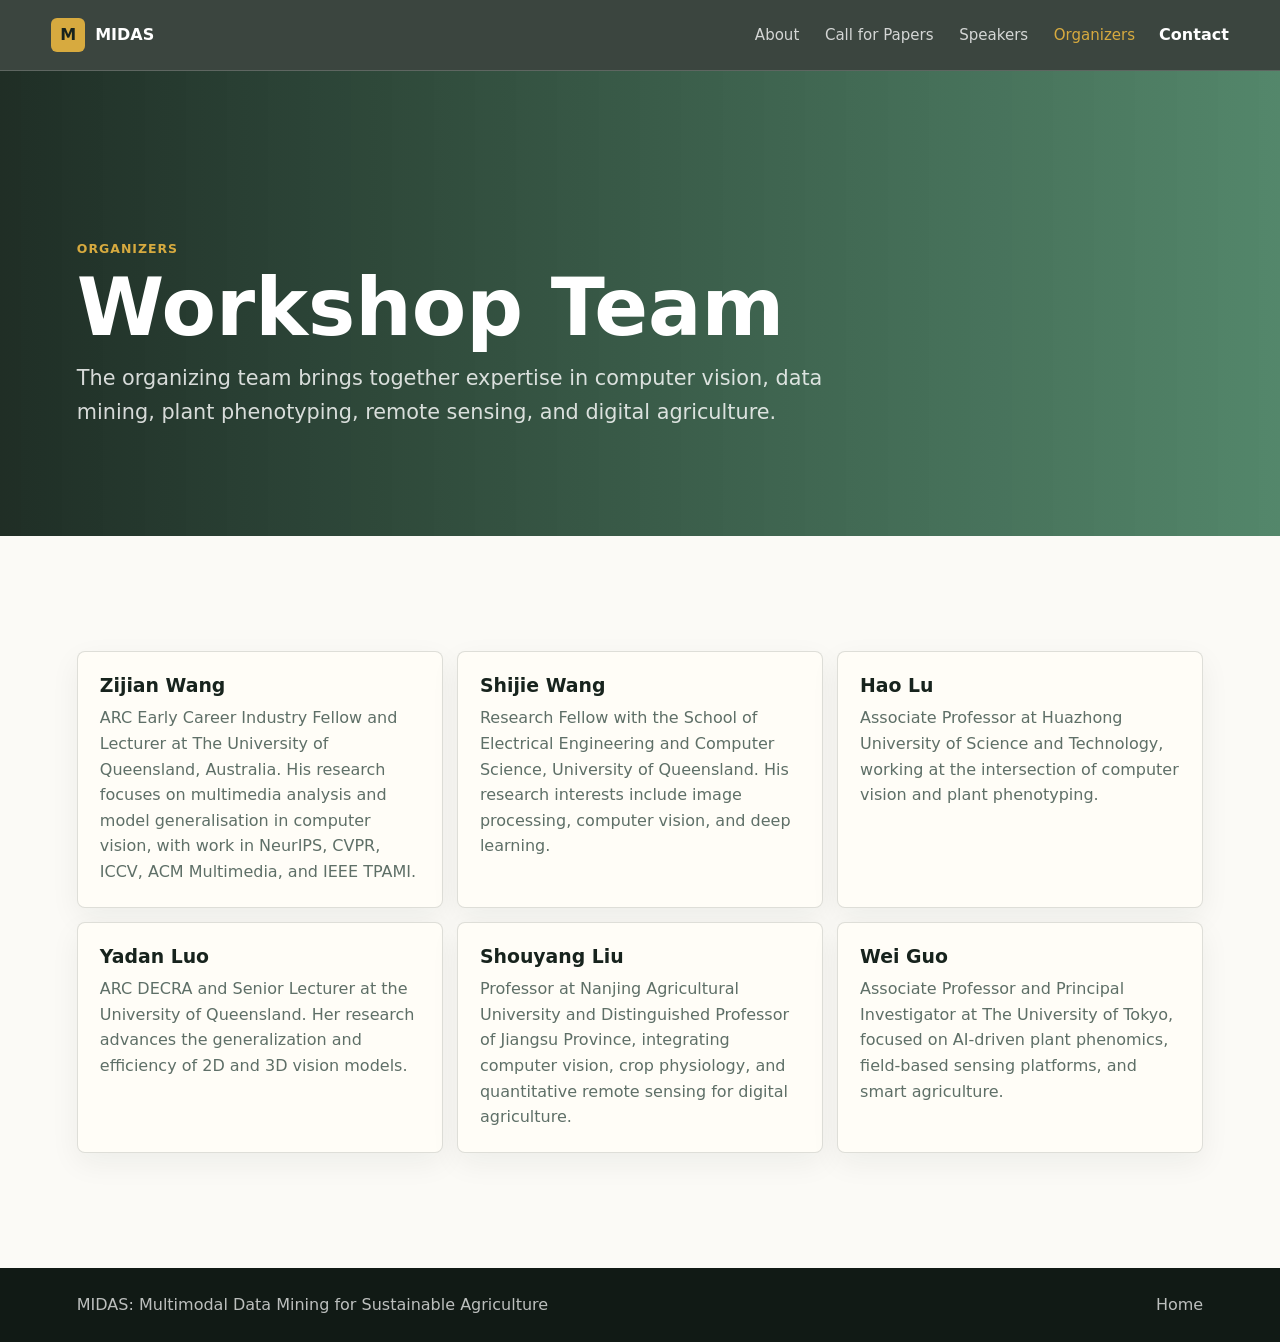
==== organizers.html @ 63b59623 "landing page" ====
<!doctype html>
<html lang="en">
  <head>
    <meta charset="utf-8">
    <meta name="viewport" content="width=device-width, initial-scale=1">
    <meta name="description" content="Organizers for the MIDAS ICDM 2026 workshop.">
    <title>Organizers | MIDAS ICDM 2026 Workshop</title>
    <link rel="stylesheet" href="styles.css">
  </head>
  <body>
    <header class="site-header">
      <a class="brand" href="index.html" aria-label="MIDAS home">
        <span class="brand-mark">M</span>
        <span>MIDAS</span>
      </a>
      <nav class="nav" aria-label="Primary navigation">
        <a href="index.html#about">About</a>
        <a href="index.html#cfp">Call for Papers</a>
        <a href="speakers.html">Speakers</a>
        <a href="organizers.html" aria-current="page">Organizers</a>
      </nav>
      <a class="nav-cta" href="mailto:zijian.wang@uq.edu.au">Contact</a>
    </header>

    <main id="top">
      <section class="subpage-hero">
        <p class="eyebrow">Organizers</p>
        <h1>Workshop Team</h1>
        <p>
          The organizing team brings together expertise in computer vision, data mining, plant phenotyping,
          remote sensing, and digital agriculture.
        </p>
      </section>

      <section class="section people-section">
        <div class="organizer-list">
          <article>
            <h3>Zijian Wang</h3>
            <p>
              ARC Early Career Industry Fellow and Lecturer at The University of Queensland, Australia. His
              research focuses on multimedia analysis and model generalisation in computer vision, with work in
              NeurIPS, CVPR, ICCV, ACM Multimedia, and IEEE TPAMI.
            </p>
          </article>
          <article>
            <h3>Shijie Wang</h3>
            <p>
              Research Fellow with the School of Electrical Engineering and Computer Science, University of
              Queensland. His research interests include image processing, computer vision, and deep learning.
            </p>
          </article>
          <article>
            <h3>Hao Lu</h3>
            <p>
              Associate Professor at Huazhong University of Science and Technology, working at the intersection
              of computer vision and plant phenotyping.
            </p>
          </article>
          <article>
            <h3>Yadan Luo</h3>
            <p>
              ARC DECRA and Senior Lecturer at the University of Queensland. Her research advances the
              generalization and efficiency of 2D and 3D vision models.
            </p>
          </article>
          <article>
            <h3>Shouyang Liu</h3>
            <p>
              Professor at Nanjing Agricultural University and Distinguished Professor of Jiangsu Province,
              integrating computer vision, crop physiology, and quantitative remote sensing for digital agriculture.
            </p>
          </article>
          <article>
            <h3>Wei Guo</h3>
            <p>
              Associate Professor and Principal Investigator at The University of Tokyo, focused on AI-driven
              plant phenomics, field-based sensing platforms, and smart agriculture.
            </p>
          </article>
        </div>
      </section>
    </main>

    <footer class="site-footer">
      <p>MIDAS: Multimodal Data Mining for Sustainable Agriculture</p>
      <a href="index.html">Home</a>
    </footer>
  </body>
</html>
---- styles.css ----
:root {
  --ink: #17231d;
  --muted: #5e6f67;
  --paper: #f7f5ef;
  --paper-strong: #fffdf7;
  --leaf: #2f6f4e;
  --field: #d7aa3f;
  --water: #2d6c88;
  --clay: #a6583c;
  --line: rgba(23, 35, 29, 0.14);
  --shadow: 0 18px 60px rgba(22, 38, 28, 0.14);
}

* {
  box-sizing: border-box;
}

html {
  scroll-behavior: smooth;
}

body {
  margin: 0;
  color: var(--ink);
  background: var(--paper);
  font-family: Inter, ui-sans-serif, system-ui, -apple-system, BlinkMacSystemFont, "Segoe UI", sans-serif;
  line-height: 1.6;
}

a {
  color: inherit;
  text-decoration: none;
}

.site-header {
  position: sticky;
  top: 0;
  z-index: 10;
  display: flex;
  align-items: center;
  gap: 24px;
  padding: 14px clamp(18px, 4vw, 54px);
  border-bottom: 1px solid rgba(255, 255, 255, 0.18);
  color: #fff;
  background: rgba(23, 35, 29, 0.84);
  backdrop-filter: blur(18px);
}

.brand,
.nav {
  display: flex;
  align-items: center;
}

.brand {
  gap: 10px;
  font-weight: 800;
  letter-spacing: 0;
  margin-right: auto;
}

.brand-mark {
  display: grid;
  width: 34px;
  height: 34px;
  place-items: center;
  color: var(--ink);
  background: var(--field);
  border-radius: 6px;
}

.nav {
  justify-content: flex-end;
  gap: clamp(12px, 2vw, 28px);
  color: rgba(255, 255, 255, 0.78);
  font-size: 0.94rem;
}

.nav a,
.nav-cta {
  padding: 8px 0;
}

.nav a:hover,
.nav a[aria-current="page"],
.nav-cta:hover,
.site-footer a:hover {
  color: var(--field);
}

.nav-cta {
  color: #fff;
  font-weight: 700;
}

.hero {
  position: relative;
  min-height: 86vh;
  display: grid;
  align-items: center;
  justify-items: center;
  overflow: hidden;
  padding: 112px clamp(20px, 6vw, 84px) 86px;
  color: #fff;
}

.hero-media,
.hero-media img,
.hero-overlay {
  position: absolute;
  inset: 0;
}

.hero-media img {
  width: 100%;
  height: 100%;
  object-fit: cover;
}

.hero-overlay {
  background:
    linear-gradient(90deg, rgba(13, 24, 18, 0.88), rgba(13, 24, 18, 0.54) 52%, rgba(13, 24, 18, 0.16)),
    linear-gradient(0deg, rgba(13, 24, 18, 0.72), transparent 42%);
}

.hero-content {
  position: relative;
  width: min(1320px, 90vw);
  text-align: center;
}

.eyebrow {
  margin: 0 0 10px;
  color: var(--field);
  font-size: 0.78rem;
  font-weight: 900;
  letter-spacing: 0.08em;
  text-transform: uppercase;
}

h1,
h2,
h3,
p {
  margin-top: 0;
}

h1 {
  max-width: 1320px;
  margin-bottom: 22px;
  font-size: clamp(3.2rem, 6.2vw, 5.7rem);
  line-height: 0.98;
  letter-spacing: 0;
}

h2 {
  margin-bottom: 18px;
  font-size: clamp(2rem, 4vw, 3.7rem);
  line-height: 1.03;
  letter-spacing: 0;
}

h3 {
  margin-bottom: 8px;
  font-size: 1.18rem;
  line-height: 1.25;
}

.hero-copy {
  max-width: 760px;
  margin-right: auto;
  margin-left: auto;
  color: rgba(255, 255, 255, 0.84);
  font-size: clamp(1.05rem, 2vw, 1.34rem);
}

.hero-actions,
.contact-band {
  display: flex;
  align-items: center;
  gap: 14px;
  flex-wrap: wrap;
}

.hero-actions {
  justify-content: center;
}

.button {
  display: inline-flex;
  align-items: center;
  justify-content: center;
  min-height: 46px;
  padding: 12px 18px;
  border: 1px solid transparent;
  border-radius: 6px;
  font-weight: 800;
}

.button.primary {
  color: var(--ink);
  background: var(--field);
}

.button.secondary {
  color: #fff;
  border-color: rgba(255, 255, 255, 0.42);
  background: rgba(255, 255, 255, 0.08);
}

.section {
  padding: clamp(64px, 9vw, 118px) clamp(20px, 6vw, 84px);
}

.subpage-hero {
  padding: clamp(108px, 15vw, 168px) clamp(20px, 6vw, 84px) clamp(54px, 8vw, 86px);
  color: #fff;
  background:
    linear-gradient(90deg, rgba(18, 34, 25, 0.94), rgba(47, 111, 78, 0.82)),
    url("https://images.unsplash.com/photo-1500382017468-9049fed747ef?auto=format&fit=crop&w=1600&q=80") center / cover;
}

.subpage-hero h1 {
  max-width: 760px;
  margin-bottom: 16px;
}

.subpage-hero p:not(.eyebrow) {
  max-width: 760px;
  color: rgba(255, 255, 255, 0.82);
  font-size: clamp(1.05rem, 2vw, 1.3rem);
}

.split {
  display: grid;
  grid-template-columns: minmax(240px, 0.75fr) minmax(300px, 1.25fr);
  gap: clamp(32px, 7vw, 88px);
  align-items: start;
}

.section-copy {
  color: var(--muted);
  font-size: 1.06rem;
}

.section-heading {
  max-width: 780px;
  margin-bottom: 32px;
}

.cfp-section {
  display: grid;
  grid-template-columns: minmax(280px, 0.62fr) minmax(420px, 1.38fr);
  gap: clamp(30px, 5vw, 68px);
  align-items: start;
}

.topic-grid,
.people-grid {
  display: grid;
  grid-template-columns: repeat(2, minmax(0, 1fr));
  gap: 14px;
}

.topic-grid article,
.person-card,
.organizer-list article {
  border: 1px solid var(--line);
  border-radius: 8px;
  background: var(--paper-strong);
  box-shadow: 0 10px 30px rgba(22, 38, 28, 0.06);
}

.topic-grid article {
  min-height: 118px;
  padding: 22px;
  display: flex;
  align-items: end;
  font-weight: 800;
  line-height: 1.28;
}

.people-section {
  background: #fbfaf6;
}

.people-grid.compact {
  grid-template-columns: repeat(2, minmax(220px, 420px));
}

.person-card {
  padding: 24px;
}

.feature-card {
  min-height: 220px;
  display: flex;
  flex-direction: column;
  justify-content: end;
  padding: clamp(28px, 5vw, 46px);
}

.feature-card h2 {
  margin-bottom: 10px;
  font-size: clamp(1.8rem, 3vw, 3rem);
}

.person-card p,
.organizer-list p {
  margin-bottom: 0;
  color: var(--muted);
}

.organizer-list {
  display: grid;
  grid-template-columns: repeat(3, minmax(0, 1fr));
  gap: 14px;
}

.organizer-list article {
  padding: 22px;
}

.contact-band {
  justify-content: space-between;
  margin: 0 clamp(20px, 6vw, 84px) clamp(54px, 7vw, 84px);
  padding: clamp(28px, 5vw, 52px);
  color: #fff;
  background: linear-gradient(135deg, #16231d, #2f6f4e 64%, #846526);
  border-radius: 8px;
}

.contact-band h2 {
  margin-bottom: 8px;
}

.contact-band p:last-child {
  margin-bottom: 0;
  color: rgba(255, 255, 255, 0.78);
}

.site-footer {
  display: flex;
  align-items: center;
  justify-content: space-between;
  gap: 20px;
  padding: 24px clamp(20px, 6vw, 84px);
  color: rgba(255, 255, 255, 0.72);
  background: #111a15;
}

.site-footer p {
  margin: 0;
}

@media (max-width: 900px) {
  .site-header {
    flex-wrap: wrap;
  }

  .nav {
    order: 3;
    width: 100%;
    justify-content: flex-end;
    overflow-x: auto;
    padding-bottom: 2px;
  }

  .split,
  .cfp-section,
  .organizer-list {
    grid-template-columns: 1fr;
  }

  .hero {
    min-height: 78vh;
  }
}

@media (max-width: 680px) {
  .site-header {
    gap: 10px;
    padding: 12px 16px;
  }

  .brand {
    font-size: 0.95rem;
  }

  .nav {
    gap: 16px;
    font-size: 0.86rem;
  }

  .nav-cta {
    font-size: 0.9rem;
  }

  .hero {
    padding: 132px 20px 42px;
  }

  h1 {
    font-size: clamp(2.6rem, 15vw, 4.2rem);
  }

  .topic-grid,
  .people-grid,
  .people-grid.compact {
    grid-template-columns: 1fr;
  }

  .topic-grid article {
    min-height: 92px;
  }

  .site-footer {
    display: block;
  }

  .site-footer a {
    display: inline-block;
    margin-top: 10px;
  }
}
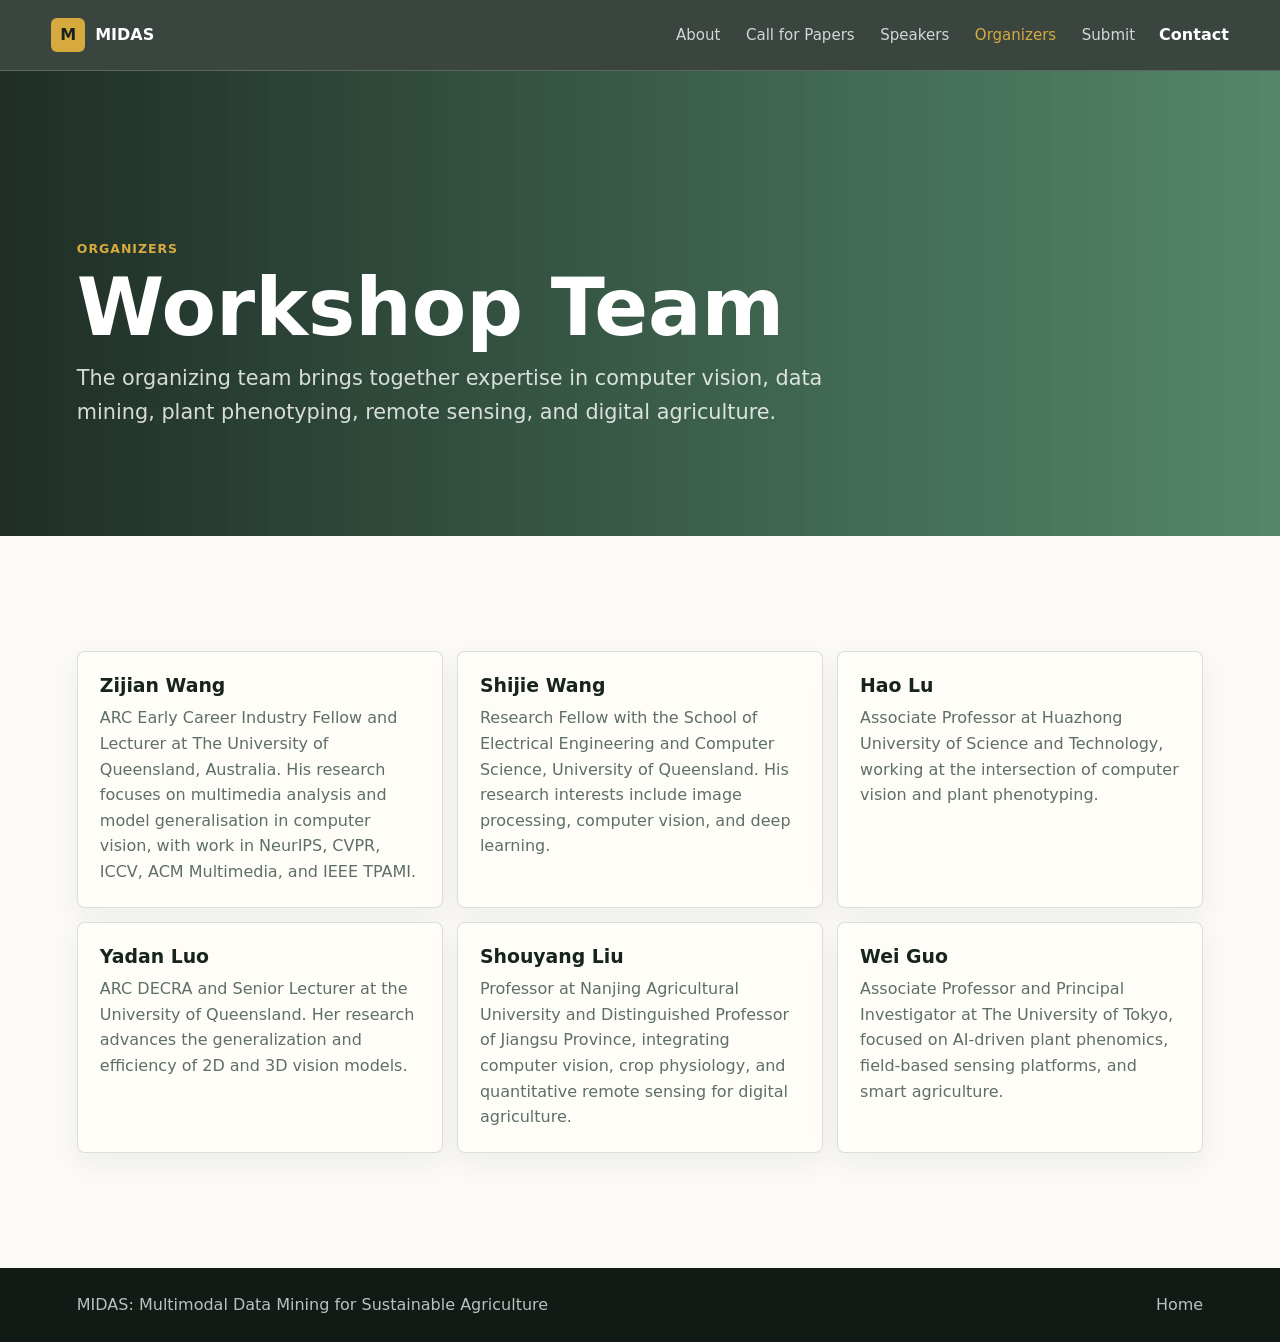
==== commit 6e38be2b: "Update MIDAS workshop site" ====
--- a/organizers.html
+++ b/organizers.html
@@ -18,6 +18,11 @@
         <a href="index.html#cfp">Call for Papers</a>
         <a href="speakers.html">Speakers</a>
         <a href="organizers.html" aria-current="page">Organizers</a>
+        <a
+          href="https://wi-lab.com/cyberchair/2026/icdm26/scripts/submit.php?subarea=S24&amp;undisplay_detail=1&amp;wh=/cyberchair/2026/icdm26/scripts/ws_submit.php"
+          target="_blank"
+          rel="noopener"
+        >Submit</a>
       </nav>
       <a class="nav-cta" href="mailto:zijian.wang@uq.edu.au">Contact</a>
     </header>
--- a/styles.css
+++ b/styles.css
@@ -208,6 +208,10 @@
   background: rgba(255, 255, 255, 0.08);
 }
 
+.cfp-submit {
+  margin-top: 12px;
+}
+
 .section {
   padding: clamp(64px, 9vw, 118px) clamp(20px, 6vw, 84px);
 }
@@ -305,6 +309,60 @@
   font-size: clamp(1.8rem, 3vw, 3rem);
 }
 
+.tba-card {
+  max-width: 720px;
+  min-height: 260px;
+  margin: 0 auto;
+  text-align: center;
+  align-items: center;
+}
+
+.keynote-card {
+  max-width: 1180px;
+  margin: 0 auto;
+  padding: clamp(28px, 5vw, 56px);
+}
+
+.keynote-meta {
+  padding-bottom: 28px;
+  margin-bottom: 30px;
+  border-bottom: 1px solid var(--line);
+}
+
+.keynote-meta h2 {
+  margin-bottom: 10px;
+  font-size: clamp(2.2rem, 5vw, 4.4rem);
+}
+
+.keynote-content {
+  display: grid;
+  gap: 28px;
+}
+
+.keynote-content h3 {
+  color: var(--leaf);
+  font-size: 0.92rem;
+  font-weight: 900;
+  letter-spacing: 0.08em;
+  text-transform: uppercase;
+}
+
+.keynote-content p {
+  color: var(--muted);
+}
+
+.keynote-content p:not(:last-child) {
+  margin-bottom: 14px;
+}
+
+.talk-title {
+  max-width: 940px;
+  color: var(--ink);
+  font-size: clamp(1.28rem, 2vw, 1.8rem);
+  font-weight: 800;
+  line-height: 1.25;
+}
+
 .person-card p,
 .organizer-list p {
   margin-bottom: 0;
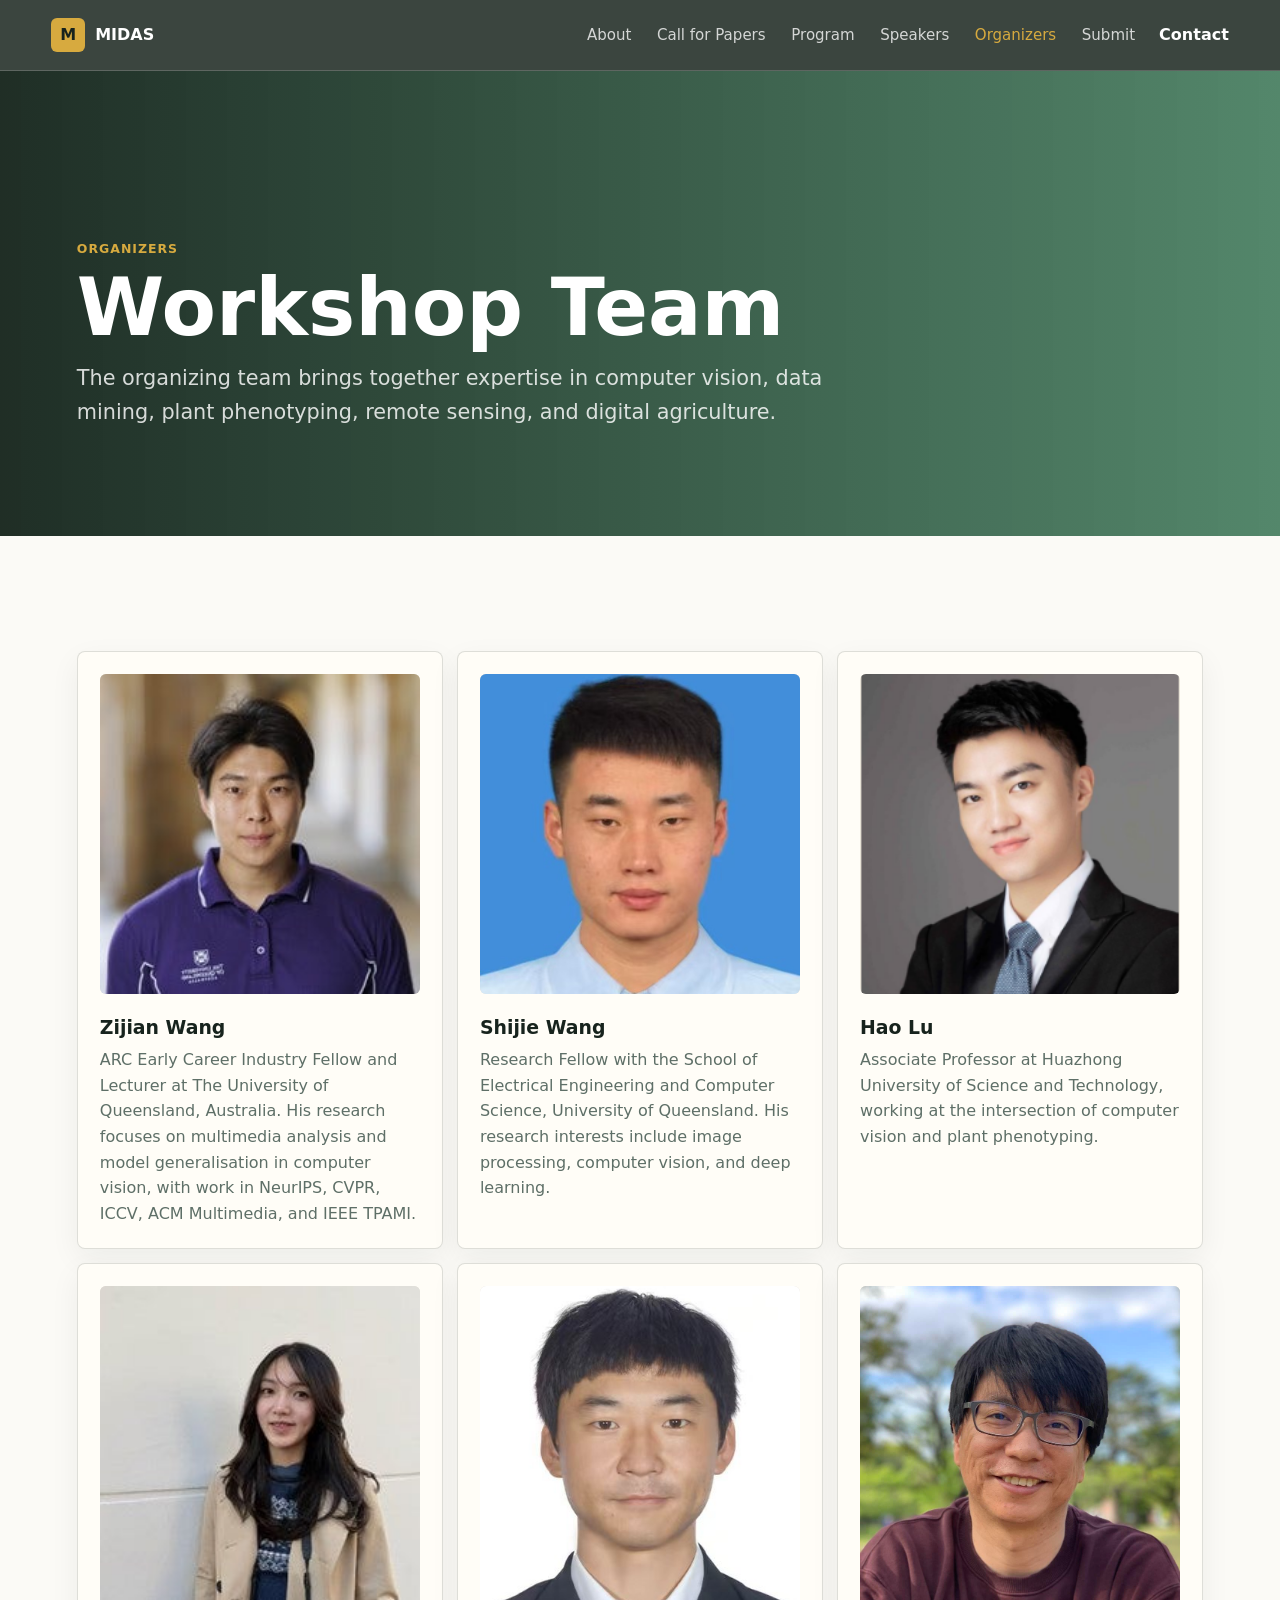
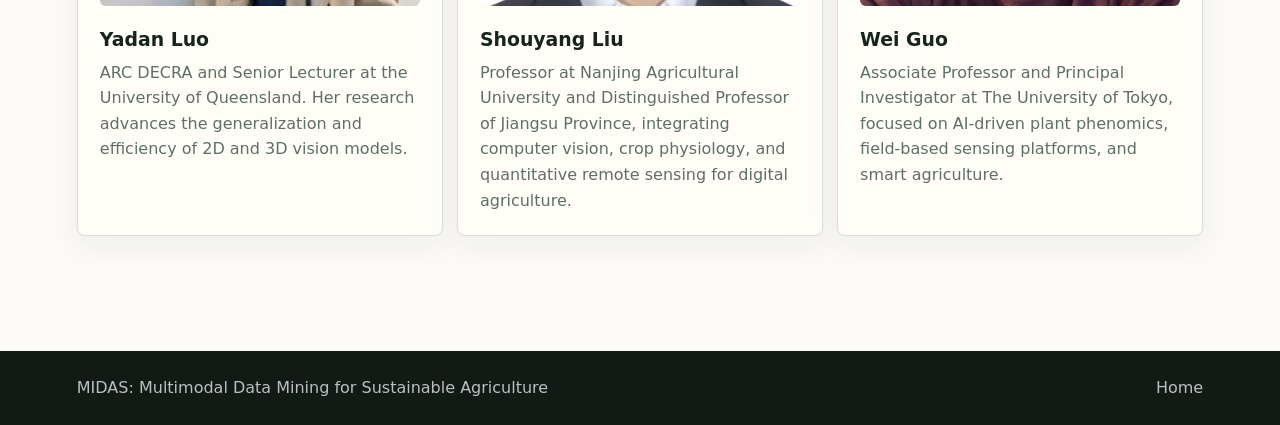
==== commit 1ab2ac05: "Add the ICDM 2026 program page for the handbook. Publish the assigned schedule, papers, and keynote," ====
--- a/organizers.html
+++ b/organizers.html
@@ -16,6 +16,7 @@
       <nav class="nav" aria-label="Primary navigation">
         <a href="index.html#about">About</a>
         <a href="index.html#cfp">Call for Papers</a>
+        <a href="program.html">Program</a>
         <a href="speakers.html">Speakers</a>
         <a href="organizers.html" aria-current="page">Organizers</a>
         <a
@@ -40,6 +41,7 @@
       <section class="section people-section">
         <div class="organizer-list">
           <article>
+            <img class="organizer-photo" src="images/organizers/zijian-wang.jpg" alt="Zijian Wang">
             <h3>Zijian Wang</h3>
             <p>
               ARC Early Career Industry Fellow and Lecturer at The University of Queensland, Australia. His
@@ -48,6 +50,7 @@
             </p>
           </article>
           <article>
+            <img class="organizer-photo" src="images/organizers/shijie-wang.jpg" alt="Shijie Wang">
             <h3>Shijie Wang</h3>
             <p>
               Research Fellow with the School of Electrical Engineering and Computer Science, University of
@@ -55,6 +58,7 @@
             </p>
           </article>
           <article>
+            <img class="organizer-photo" src="images/organizers/hao-lu.png" alt="Hao Lu">
             <h3>Hao Lu</h3>
             <p>
               Associate Professor at Huazhong University of Science and Technology, working at the intersection
@@ -62,6 +66,7 @@
             </p>
           </article>
           <article>
+            <img class="organizer-photo" src="images/organizers/yadan-luo.jpg" alt="Yadan Luo">
             <h3>Yadan Luo</h3>
             <p>
               ARC DECRA and Senior Lecturer at the University of Queensland. Her research advances the
@@ -69,6 +74,7 @@
             </p>
           </article>
           <article>
+            <img class="organizer-photo" src="images/organizers/shouyang-liu.jpg" alt="Shouyang Liu">
             <h3>Shouyang Liu</h3>
             <p>
               Professor at Nanjing Agricultural University and Distinguished Professor of Jiangsu Province,
@@ -76,6 +82,7 @@
             </p>
           </article>
           <article>
+            <img class="organizer-photo" src="images/organizers/wei-guo.jpg" alt="Wei Guo">
             <h3>Wei Guo</h3>
             <p>
               Associate Professor and Principal Investigator at The University of Tokyo, focused on AI-driven
--- a/styles.css
+++ b/styles.css
@@ -379,6 +379,123 @@
   padding: 22px;
 }
 
+.organizer-photo {
+  width: 100%;
+  aspect-ratio: 1;
+  object-fit: cover;
+  object-position: center 18%;
+  margin-bottom: 14px;
+  border-radius: 6px;
+  background: #e7e2d6;
+}
+
+.program-facts {
+  display: grid;
+  grid-template-columns: repeat(3, minmax(0, 1fr));
+  gap: 14px;
+  max-width: 1180px;
+  margin: 0 auto 28px;
+}
+
+.program-facts article {
+  padding: 18px 20px;
+  border: 1px solid var(--line);
+  border-radius: 8px;
+  background: var(--paper-strong);
+}
+
+.program-facts span {
+  display: block;
+  margin-bottom: 4px;
+  color: var(--leaf);
+  font-size: 0.78rem;
+  font-weight: 800;
+  letter-spacing: 0.08em;
+  text-transform: uppercase;
+}
+
+.program-facts strong {
+  font-size: 1.05rem;
+}
+
+.program-scroll {
+  max-width: 1180px;
+  margin: 0 auto 28px;
+  overflow-x: auto;
+}
+
+.program-table {
+  width: 100%;
+  min-width: 680px;
+  border-collapse: collapse;
+  overflow: hidden;
+  background: var(--paper-strong);
+  border: 1px solid var(--line);
+  border-radius: 8px;
+}
+
+.program-table th,
+.program-table td {
+  padding: 16px 18px;
+  text-align: left;
+  vertical-align: top;
+  border-bottom: 1px solid var(--line);
+}
+
+.program-table th {
+  color: #fff;
+  background: #1b4332;
+  font-size: 0.78rem;
+  letter-spacing: 0.08em;
+  text-transform: uppercase;
+}
+
+.program-table tr:last-child td {
+  border-bottom: 0;
+}
+
+.program-table td:first-child {
+  font-weight: 800;
+  white-space: nowrap;
+}
+
+.paper-id {
+  display: inline-block;
+  margin-right: 8px;
+  color: var(--leaf);
+  font-weight: 800;
+}
+
+.keynote-slot {
+  display: grid;
+  grid-template-columns: 180px minmax(0, 1fr);
+  gap: 28px;
+  align-items: center;
+  max-width: 1180px;
+  margin: 0 auto;
+  padding: 22px;
+  border: 1px solid var(--line);
+  border-radius: 8px;
+  background: var(--paper-strong);
+}
+
+.keynote-slot img {
+  width: 180px;
+  height: 220px;
+  object-fit: cover;
+  object-position: center top;
+  border-radius: 6px;
+}
+
+.keynote-slot h2 {
+  margin-bottom: 8px;
+}
+
+.keynote-slot .talk-title {
+  margin-top: 12px;
+  margin-bottom: 0;
+}
+
 .contact-band {
   justify-content: space-between;
   margin: 0 clamp(20px, 6vw, 84px) clamp(54px, 7vw, 84px);
@@ -426,8 +543,15 @@
 
   .split,
   .cfp-section,
-  .organizer-list {
+  .organizer-list,
+  .program-facts,
+  .keynote-slot {
     grid-template-columns: 1fr;
+  }
+
+  .keynote-slot img {
+    width: 160px;
+    height: 196px;
   }
 
   .hero {
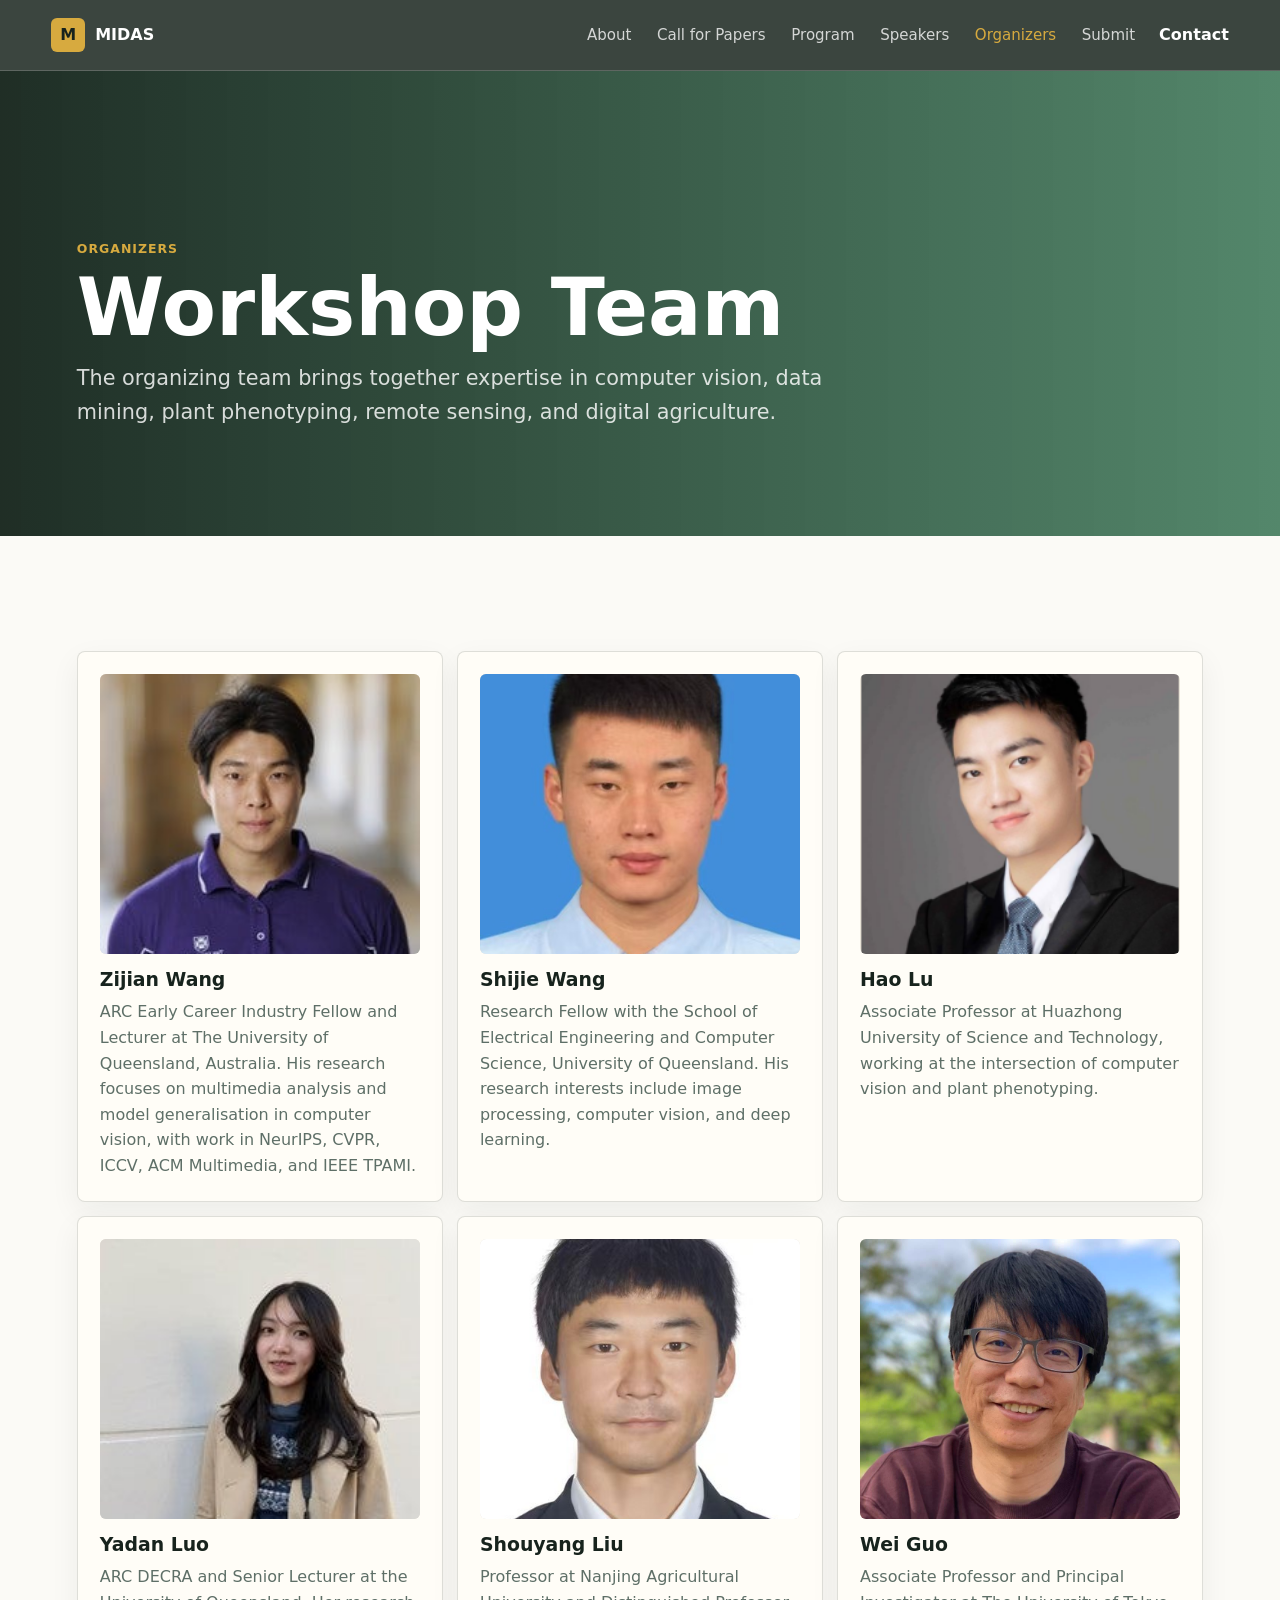
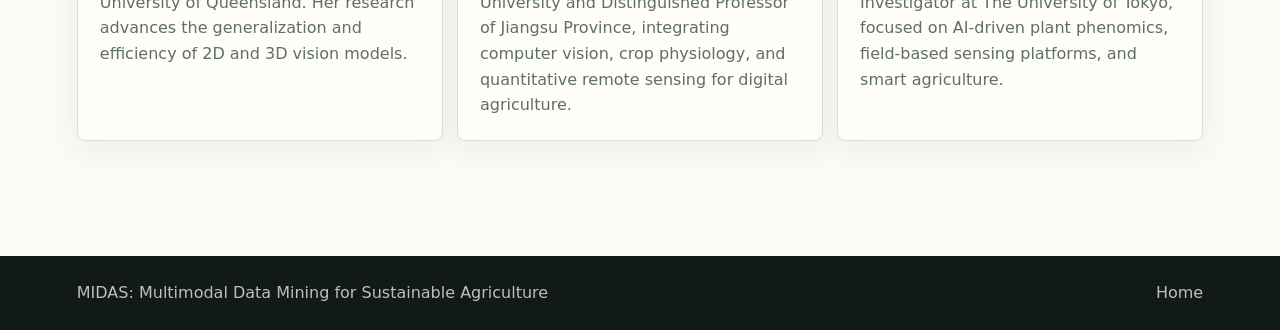
==== commit 6210024b: "Make the program a bordered table and unify organizer photos. Move the keynote portrait to the speak" ====
--- a/organizers.html
+++ b/organizers.html
@@ -5,7 +5,7 @@
     <meta name="viewport" content="width=device-width, initial-scale=1">
     <meta name="description" content="Organizers for the MIDAS ICDM 2026 workshop.">
     <title>Organizers | MIDAS ICDM 2026 Workshop</title>
-    <link rel="stylesheet" href="styles.css">
+    <link rel="stylesheet" href="styles.css?v=20261027b">
   </head>
   <body>
     <header class="site-header">
--- a/styles.css
+++ b/styles.css
@@ -324,6 +324,10 @@
 }
 
 .keynote-meta {
+  display: grid;
+  grid-template-columns: 200px minmax(0, 1fr);
+  gap: 28px;
+  align-items: center;
   padding-bottom: 28px;
   margin-bottom: 30px;
   border-bottom: 1px solid var(--line);
@@ -331,7 +335,7 @@
 
 .keynote-meta h2 {
   margin-bottom: 10px;
-  font-size: clamp(2.2rem, 5vw, 4.4rem);
+  font-size: clamp(2rem, 4vw, 3.2rem);
 }
 
 .keynote-content {
@@ -380,66 +384,51 @@
 }
 
 .organizer-photo {
+  display: block;
   width: 100%;
-  aspect-ratio: 1;
+  height: 280px;
   object-fit: cover;
-  object-position: center 18%;
+  object-position: center 35%;
   margin-bottom: 14px;
   border-radius: 6px;
   background: #e7e2d6;
 }
 
-.program-facts {
-  display: grid;
-  grid-template-columns: repeat(3, minmax(0, 1fr));
-  gap: 14px;
-  max-width: 1180px;
-  margin: 0 auto 28px;
-}
-
-.program-facts article {
-  padding: 18px 20px;
-  border: 1px solid var(--line);
-  border-radius: 8px;
-  background: var(--paper-strong);
-}
-
-.program-facts span {
-  display: block;
-  margin-bottom: 4px;
-  color: var(--leaf);
-  font-size: 0.78rem;
-  font-weight: 800;
-  letter-spacing: 0.08em;
-  text-transform: uppercase;
-}
-
-.program-facts strong {
-  font-size: 1.05rem;
-}
-
 .program-scroll {
   max-width: 1180px;
-  margin: 0 auto 28px;
+  margin: 0 auto;
   overflow-x: auto;
 }
 
 .program-table {
   width: 100%;
-  min-width: 680px;
+  min-width: 860px;
   border-collapse: collapse;
-  overflow: hidden;
-  background: var(--paper-strong);
-  border: 1px solid var(--line);
-  border-radius: 8px;
-}
+  background: #fffdf7;
+  border: 1px solid #1b4332;
+}
+
+.program-table caption {
+  margin-bottom: 12px;
+  caption-side: top;
+  color: var(--ink);
+  font-size: 1.05rem;
+  font-weight: 800;
+  text-align: left;
+}
+
+.program-table .col-time { width: 132px; }
+.program-table .col-session { width: 168px; }
+.program-table .col-title { width: 38%; }
+.program-table .col-people { width: auto; }
 
 .program-table th,
 .program-table td {
-  padding: 16px 18px;
+  padding: 12px 14px;
   text-align: left;
   vertical-align: top;
-  border-bottom: 1px solid var(--line);
+  border: 1px solid #1b4332;
+  line-height: 1.45;
 }
 
 .program-table th {
@@ -450,8 +439,8 @@
   text-transform: uppercase;
 }
 
-.program-table tr:last-child td {
-  border-bottom: 0;
+.program-table tbody tr:nth-child(even) td {
+  background: #f4f7f5;
 }
 
 .program-table td:first-child {
@@ -461,39 +450,17 @@
 
 .paper-id {
   display: inline-block;
-  margin-right: 8px;
+  margin-right: 6px;
   color: var(--leaf);
   font-weight: 800;
 }
 
-.keynote-slot {
-  display: grid;
-  grid-template-columns: 180px minmax(0, 1fr);
-  gap: 28px;
-  align-items: center;
-  max-width: 1180px;
-  margin: 0 auto;
-  padding: 22px;
-  border: 1px solid var(--line);
+.speaker-photo {
+  width: 200px;
+  height: 260px;
+  object-fit: cover;
+  object-position: center 18%;
   border-radius: 8px;
-  background: var(--paper-strong);
-}
-
-.keynote-slot img {
-  width: 180px;
-  height: 220px;
-  object-fit: cover;
-  object-position: center top;
-  border-radius: 6px;
-}
-
-.keynote-slot h2 {
-  margin-bottom: 8px;
-}
-
-.keynote-slot .talk-title {
-  margin-top: 12px;
-  margin-bottom: 0;
 }
 
 .contact-band {
@@ -544,14 +511,13 @@
   .split,
   .cfp-section,
   .organizer-list,
-  .program-facts,
-  .keynote-slot {
+  .keynote-meta {
     grid-template-columns: 1fr;
   }
 
-  .keynote-slot img {
-    width: 160px;
-    height: 196px;
+  .speaker-photo {
+    width: 180px;
+    height: 234px;
   }
 
   .hero {
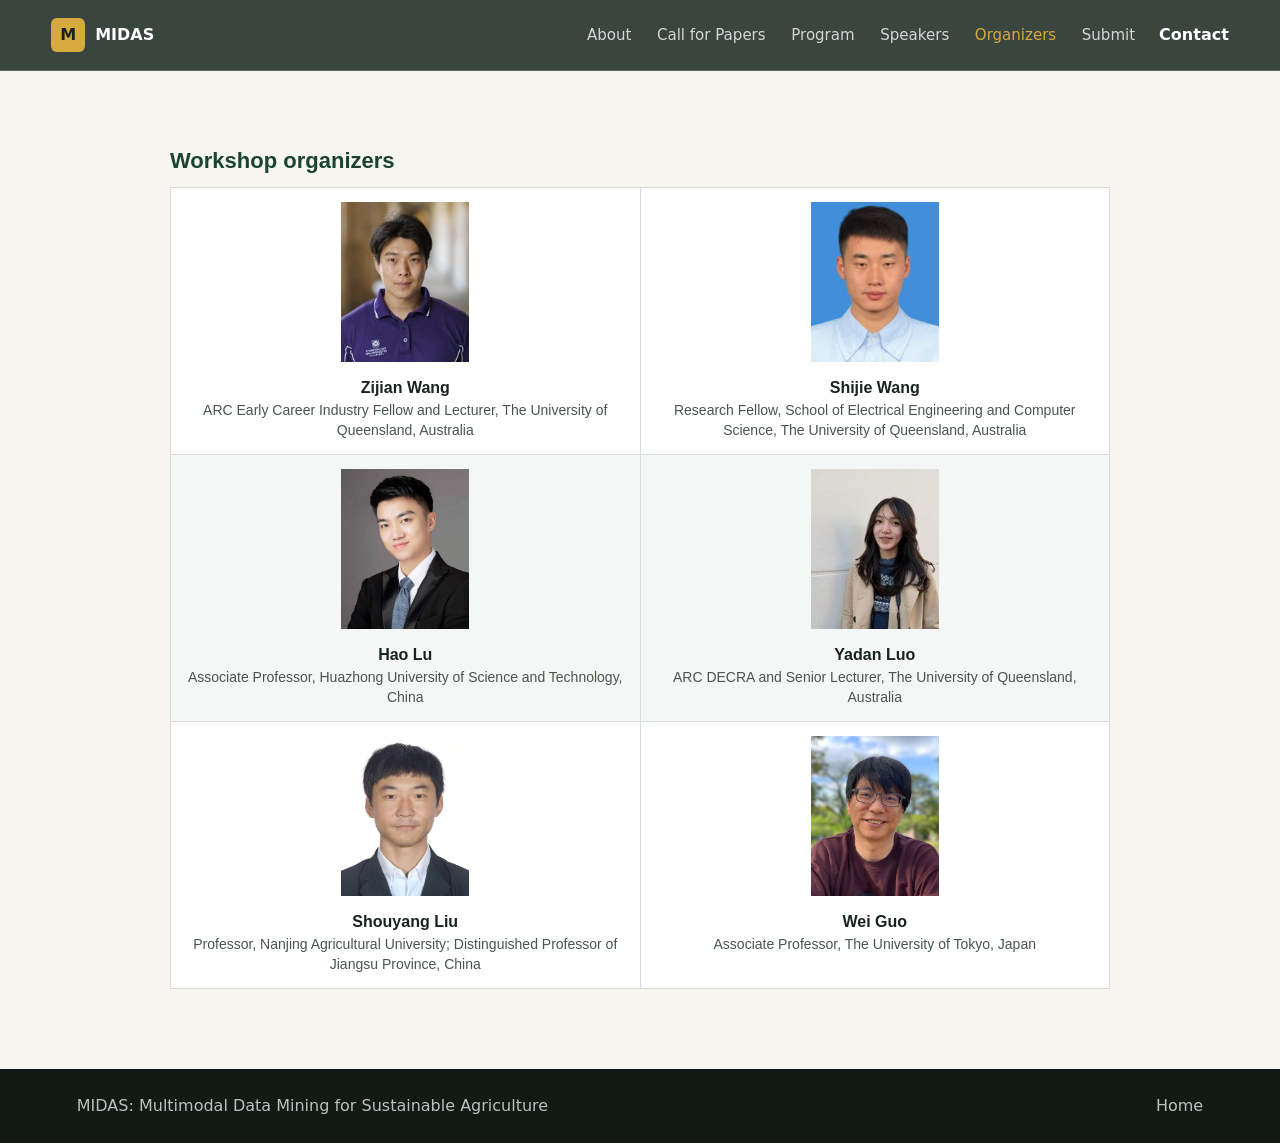
==== commit 6ea5b27d: "Use the handbook document layout on the program and organizer pages. Show the schedule as a three-co" ====
--- a/organizers.html
+++ b/organizers.html
@@ -5,7 +5,7 @@
     <meta name="viewport" content="width=device-width, initial-scale=1">
     <meta name="description" content="Organizers for the MIDAS ICDM 2026 workshop.">
     <title>Organizers | MIDAS ICDM 2026 Workshop</title>
-    <link rel="stylesheet" href="styles.css?v=20261027b">
+    <link rel="stylesheet" href="styles.css?v=20261027c">
   </head>
   <body>
     <header class="site-header">
@@ -28,69 +28,48 @@
       <a class="nav-cta" href="mailto:zijian.wang@uq.edu.au">Contact</a>
     </header>
 
-    <main id="top">
-      <section class="subpage-hero">
-        <p class="eyebrow">Organizers</p>
-        <h1>Workshop Team</h1>
-        <p>
-          The organizing team brings together expertise in computer vision, data mining, plant phenotyping,
-          remote sensing, and digital agriculture.
-        </p>
-      </section>
-
-      <section class="section people-section">
-        <div class="organizer-list">
-          <article>
-            <img class="organizer-photo" src="images/organizers/zijian-wang.jpg" alt="Zijian Wang">
-            <h3>Zijian Wang</h3>
-            <p>
-              ARC Early Career Industry Fellow and Lecturer at The University of Queensland, Australia. His
-              research focuses on multimedia analysis and model generalisation in computer vision, with work in
-              NeurIPS, CVPR, ICCV, ACM Multimedia, and IEEE TPAMI.
-            </p>
-          </article>
-          <article>
-            <img class="organizer-photo" src="images/organizers/shijie-wang.jpg" alt="Shijie Wang">
-            <h3>Shijie Wang</h3>
-            <p>
-              Research Fellow with the School of Electrical Engineering and Computer Science, University of
-              Queensland. His research interests include image processing, computer vision, and deep learning.
-            </p>
-          </article>
-          <article>
-            <img class="organizer-photo" src="images/organizers/hao-lu.png" alt="Hao Lu">
-            <h3>Hao Lu</h3>
-            <p>
-              Associate Professor at Huazhong University of Science and Technology, working at the intersection
-              of computer vision and plant phenotyping.
-            </p>
-          </article>
-          <article>
-            <img class="organizer-photo" src="images/organizers/yadan-luo.jpg" alt="Yadan Luo">
-            <h3>Yadan Luo</h3>
-            <p>
-              ARC DECRA and Senior Lecturer at the University of Queensland. Her research advances the
-              generalization and efficiency of 2D and 3D vision models.
-            </p>
-          </article>
-          <article>
-            <img class="organizer-photo" src="images/organizers/shouyang-liu.jpg" alt="Shouyang Liu">
-            <h3>Shouyang Liu</h3>
-            <p>
-              Professor at Nanjing Agricultural University and Distinguished Professor of Jiangsu Province,
-              integrating computer vision, crop physiology, and quantitative remote sensing for digital agriculture.
-            </p>
-          </article>
-          <article>
-            <img class="organizer-photo" src="images/organizers/wei-guo.jpg" alt="Wei Guo">
-            <h3>Wei Guo</h3>
-            <p>
-              Associate Professor and Principal Investigator at The University of Tokyo, focused on AI-driven
-              plant phenomics, field-based sensing platforms, and smart agriculture.
-            </p>
-          </article>
-        </div>
-      </section>
+    <main id="top" class="word-doc">
+      <h1>Workshop organizers</h1>
+      <table class="word-table organizer-table">
+        <tbody>
+          <tr>
+            <td>
+              <img src="images/organizers/zijian-wang.jpg" alt="Zijian Wang">
+              <strong>Zijian Wang</strong>
+              <span>ARC Early Career Industry Fellow and Lecturer, The University of Queensland, Australia</span>
+            </td>
+            <td>
+              <img src="images/organizers/shijie-wang.jpg" alt="Shijie Wang">
+              <strong>Shijie Wang</strong>
+              <span>Research Fellow, School of Electrical Engineering and Computer Science, The University of Queensland, Australia</span>
+            </td>
+          </tr>
+          <tr>
+            <td>
+              <img src="images/organizers/hao-lu.png" alt="Hao Lu">
+              <strong>Hao Lu</strong>
+              <span>Associate Professor, Huazhong University of Science and Technology, China</span>
+            </td>
+            <td>
+              <img src="images/organizers/yadan-luo.jpg" alt="Yadan Luo">
+              <strong>Yadan Luo</strong>
+              <span>ARC DECRA and Senior Lecturer, The University of Queensland, Australia</span>
+            </td>
+          </tr>
+          <tr>
+            <td>
+              <img src="images/organizers/shouyang-liu.jpg" alt="Shouyang Liu">
+              <strong>Shouyang Liu</strong>
+              <span>Professor, Nanjing Agricultural University; Distinguished Professor of Jiangsu Province, China</span>
+            </td>
+            <td>
+              <img src="images/organizers/wei-guo.jpg" alt="Wei Guo">
+              <strong>Wei Guo</strong>
+              <span>Associate Professor, The University of Tokyo, Japan</span>
+            </td>
+          </tr>
+        </tbody>
+      </table>
     </main>
 
     <footer class="site-footer">
--- a/styles.css
+++ b/styles.css
@@ -481,6 +481,125 @@
   color: rgba(255, 255, 255, 0.78);
 }
 
+.word-doc {
+  max-width: 980px;
+  margin: 0 auto;
+  padding: 48px 20px 72px;
+  color: #17231d;
+  font-family: Calibri, "Segoe UI", sans-serif;
+  font-size: 16px;
+  line-height: 1.45;
+}
+
+.word-doc h1 {
+  max-width: none;
+  margin: 28px 0 10px;
+  color: #1b4332;
+  font-size: 22px;
+  line-height: 1.3;
+  letter-spacing: 0;
+}
+
+.word-doc h2 {
+  margin: 18px 0 8px;
+  font-size: 16px;
+  line-height: 1.4;
+}
+
+.word-doc p {
+  margin: 0 0 6px;
+}
+
+.word-kicker {
+  margin-bottom: 8px;
+  color: #4a554e;
+}
+
+.word-table {
+  width: 100%;
+  margin: 12px 0 8px;
+  border-collapse: collapse;
+  background: #fff;
+}
+
+.word-table th,
+.word-table td {
+  padding: 8px 10px;
+  border: 1px solid #d5ddd8;
+  text-align: left;
+  vertical-align: top;
+  font-weight: 400;
+}
+
+.word-table th {
+  color: #fff;
+  background: #1b4332;
+  font-weight: 700;
+}
+
+.word-table tbody tr:nth-child(even) td {
+  background: #f4f7f5;
+}
+
+.schedule-table td:first-child,
+.schedule-table td:nth-child(2) {
+  font-weight: 700;
+  white-space: nowrap;
+}
+
+.schedule-table td:first-child {
+  width: 128px;
+}
+
+.schedule-table td:nth-child(2) {
+  width: 190px;
+}
+
+.keynote-table td,
+.organizer-table td {
+  background: #fff;
+  text-align: center;
+}
+
+.keynote-photo {
+  width: 150px;
+}
+
+.keynote-photo img,
+.organizer-table img {
+  width: 128px;
+  height: 160px;
+  object-fit: cover;
+  object-position: center 30%;
+}
+
+.keynote-table td:last-child {
+  text-align: left;
+}
+
+.keynote-table p {
+  margin: 0 0 8px;
+}
+
+.organizer-table td {
+  width: 50%;
+  padding: 14px 12px;
+}
+
+.organizer-table strong,
+.organizer-table span {
+  display: block;
+}
+
+.organizer-table strong {
+  margin-top: 8px;
+}
+
+.organizer-table span {
+  color: #4a554e;
+  font-size: 14px;
+}
+
 .site-footer {
   display: flex;
   align-items: center;
@@ -552,6 +671,10 @@
     font-size: clamp(2.6rem, 15vw, 4.2rem);
   }
 
+  .word-doc h1 {
+    font-size: 22px;
+  }
+
   .topic-grid,
   .people-grid,
   .people-grid.compact {
